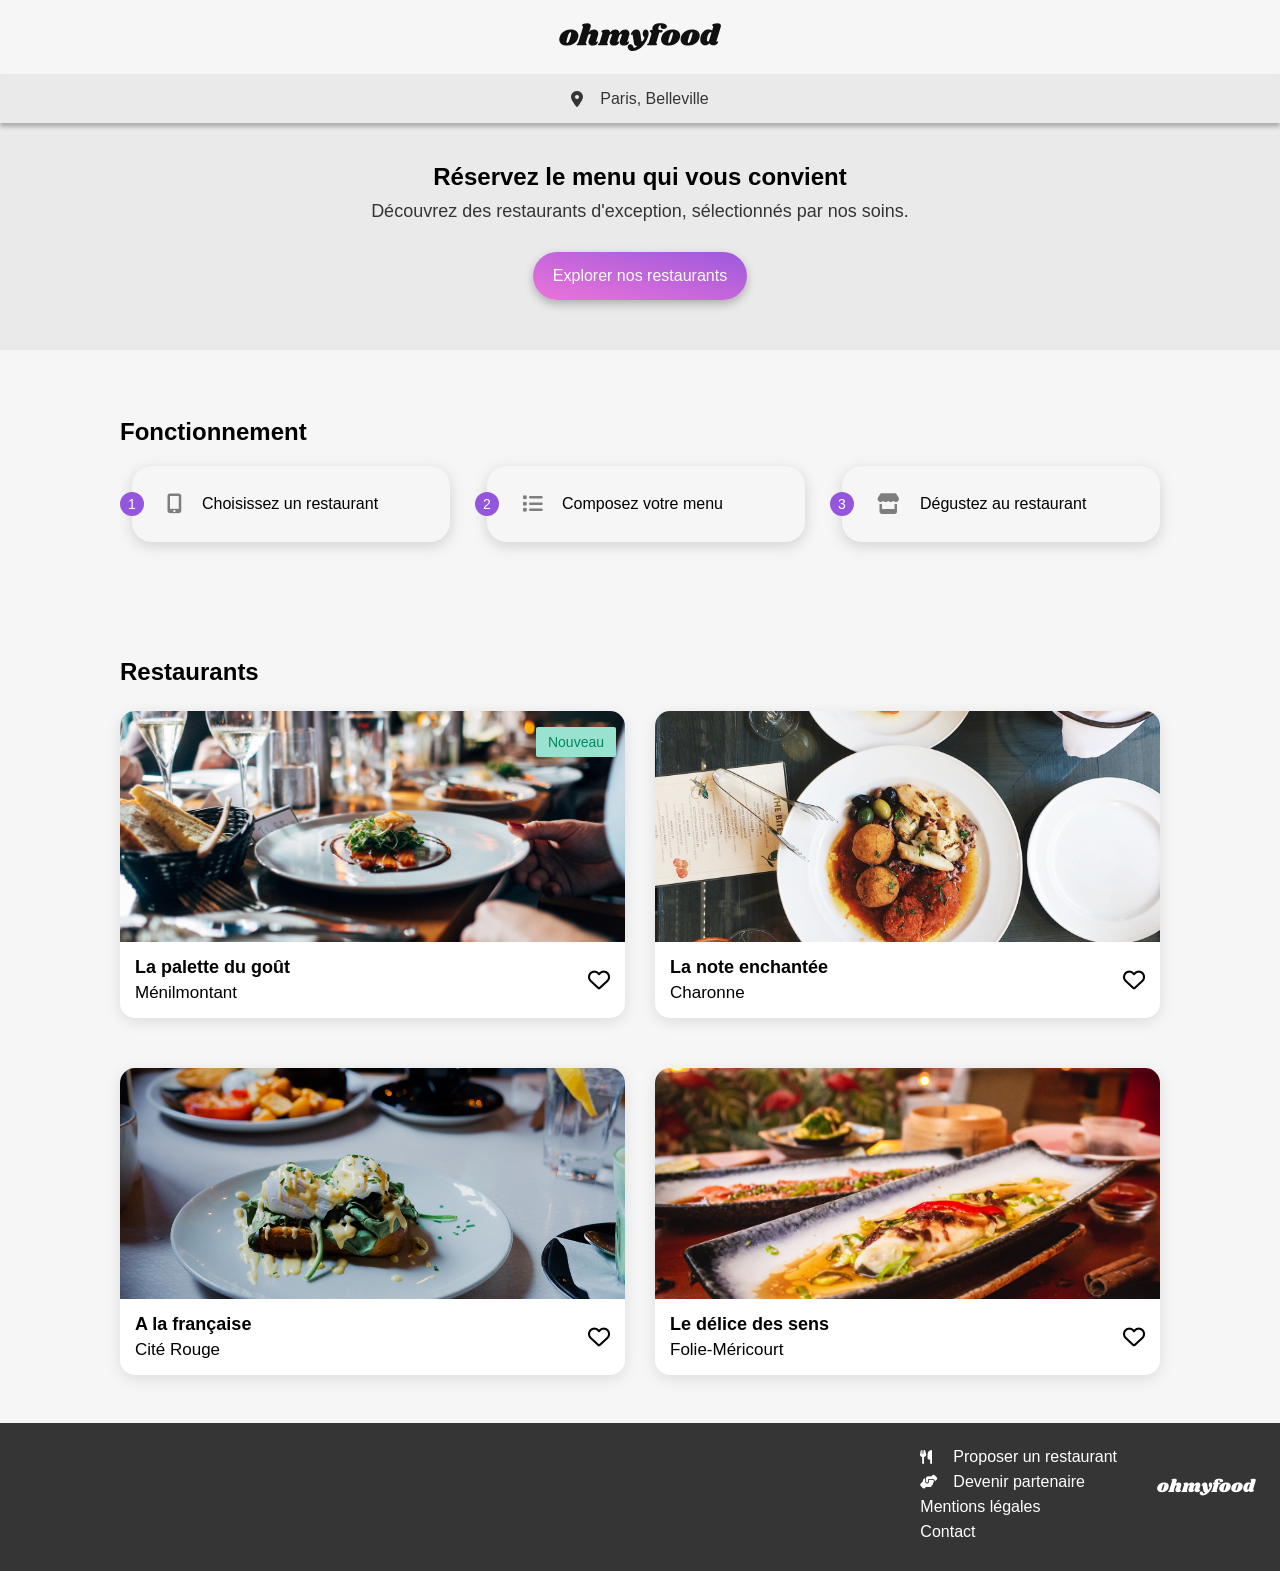
==== index.html @ 5c954e62 "Mise à jour du projet" ====
<!DOCTYPE html>
<html lang="fr">
<head>
    <meta charset="UTF-8">
    <meta name="viewport" content="width=device-width, initial-scale=1.0">
    <title>Ohmyfood - Réservez le menu qui vous convient</title>
    <!-- FontAwesome pour les icônes -->
    <link rel="stylesheet" href="https://cdnjs.cloudflare.com/ajax/libs/font-awesome/6.5.1/css/all.min.css">
    <!-- Fichier CSS compilé par Sass -->
    <link rel="stylesheet" href="./sass/main.css">
</head>
<body>



    <!-- spinner -->


    <div class="loader-container">
        <div class="loader-spinner"></div>
    </div>


    <!-- 1. HEADER -->
    <header class="header">
        <h1 class="header__logo">
            <img  class="header__img"  src="assets/images/logo/ohmyfood@2x.svg" alt="Ohmyfood">
        </h1>
    </header>

    <main>
        <!-- 2. LOCALISATION -->
        <div class="location">
            <i class="fa-solid fa-location-dot location__icon"></i>
            <span class="location__text">Paris, Belleville</span>
        </div>

        <!-- 3. PRESENTATION -->
        <section class="explore">
            <h2 class="explore__title">Réservez le menu qui vous convient</h2>
            <p class="explore__subtitle">Découvrez des restaurants d'exception, sélectionnés par nos soins.</p>
            <a href="#restaurants" class="explore__btn">Explorer nos restaurants</a>
        </section>

<!-- 4. FONCTIONNEMENT -->
<section class="functioning">
    <h2 class="functioning__title">Fonctionnement</h2>
    <ol class="functioning__list">
        <li class="functioning__step">
            <span class="functioning__number">1</span>
            <i class="fa-solid fa-mobile-screen-button functioning__icon"></i>
            <span class="functioning__text">Choisissez un restaurant</span>
        </li>
        <li class="functioning__step">
            <span class="functioning__number">2</span>
            <i class="fa-solid fa-list functioning__icon"></i>
            <span class="functioning__text">Composez votre menu</span>
        </li>
        <li class="functioning__step">
            <span class="functioning__number">3</span>
            <i class="fa-solid fa-store functioning__icon"></i>
            <span class="functioning__text">Dégustez au restaurant</span>
        </li>
    </ol>
</section>

        <!-- 5. RESTAURANTS -->
    <section id="restaurants" class="restaurants">
    <h2 class="restaurants__title">Restaurants</h2>
    <div class="restaurants__cards">
                
                <!-- Carte 1 -->
           <article class="restaurant-card restaurant-card--1">
            <a href="./restaurant/restaurant-1.html" class="restaurant-card__link">
                <div class="restaurant-card__img-container">
                    <img src="./assets\images\logo\restaurants\jay-wennington-N_Y88TWmGwA-unsplash.jpg" alt="La palette du goût" class="restaurant-card__img">
                    <span class="restaurant-card__badge">Nouveau</span>
                </div>
                <div class="restaurant-card__content">
                    <div class="restaurant-card__txt">
                        <h3 class="restaurant-card__title">La palette du goût</h3>
                        <p class="restaurant-card__subtitle">Ménilmontant</p>
                    </div>
                    <div class="restaurant-card__heart">
                        <input type="checkbox" id="heart1" class="restaurant-card__checkbox"> 

                        <label for="heart1" class="restaurant-card__heart-btn">
                        <i class="fa-regular fa-heart "></i>
                        <i class="fa-solid fa-heart "></i>
                    </label>
                    </div>
                </div>
            </a>
        </article>

        <article class="restaurant-card restaurant-card--2">
            <a href="./restaurant/restaurant-2.html" class="restaurant-card__link">
                <div class="restaurant-card__img-container">
                    <img src="./assets/images/logo/restaurants/stil-u2Lp8tXIcjw-unsplash.jpg" alt="La palette du goût" class="restaurant-card__img">
                    
                </div>
                <div class="restaurant-card__content">
                    <div class="restaurant-card__txt">
                        <h3 class="restaurant-card__title">La note enchantée</h3>
                        <p class="restaurant-card__subtitle">Charonne</p>
                    </div>
                    <div class="restaurant-card__heart">
                        <input type="checkbox" id="heart2" class="restaurant-card__checkbox"> 


                        <label for="heart2" class="restaurant-card__heart-btn">
                        <i class="fa-regular fa-heart "></i>
                        <i class="fa-solid fa-heart "></i>
                    </label>
                    </div>
                </div>
            </a>
        </article>

        <article class="restaurant-card restaurant-card--3">
            <a href="./restaurant/restaurant-3.html" class="restaurant-card__link">
                <div class="restaurant-card__img-container">
                    <img src="./assets/images/logo/restaurants/toa-heftiba-DQKerTsQwi0-unsplash.jpg" alt="La palette du goût" class="restaurant-card__img">
                
                </div>
                <div class="restaurant-card__content">
                    <div class="restaurant-card__txt">
                        <h3 class="restaurant-card__title">A la française</h3>
                        <p class="restaurant-card__subtitle">Cité Rouge</p>
                    </div>
                    <div class="restaurant-card__heart">
                        <input type="checkbox" id="heart3" class="restaurant-card__checkbox"> 

                        <label for="heart3" class="restaurant-card__heart-btn">
                        <i class="fa-regular fa-heart "></i>
                        <i class="fa-solid fa-heart "></i>
                    </label>
                    </div>
                </div>
            </a>
        </article>

        <article class="restaurant-card restaurant-card--4">
            <a href="./restaurant/restaurant-4.html" class="restaurant-card__link">
                <div class="restaurant-card__img-container">
                    <img src="./assets/images/logo/restaurants/louis-hansel-shotsoflouis-qNBGVyOCY8Q-unsplash.jpg" alt="La palette du goût" class="restaurant-card__img">
                  
                </div>
                <div class="restaurant-card__content">
                    <div class="restaurant-card__txt">
                        <h3 class="restaurant-card__title">Le délice des sens</h3>
                        <p class="restaurant-card__subtitle">Folie-Méricourt</p>
                    </div>
                    <div class="restaurant-card__heart">
                        <input type="checkbox" id="heart4" class="restaurant-card__checkbox"> 

                        <label for="heart4" class="restaurant-card__heart-btn">
                        <i class="fa-regular fa-heart "></i>
                        <i class="fa-solid fa-heart "></i>
                    </label>
                    </div>
                </div>
            </a>
        </article>

            </div>
        </section>
    </main>

    <!-- 6. FOOTER -->
<footer class="footer">
    <div class="footer__container">
        <!-- Logo Ohmyfood -->
        <h2 class="footer__logo">ohmyfood</h2>

        <!-- Liste des liens -->
        <ul class="footer__list">
            <li class="footer__item">
                <a href="#" class="footer__link">
                    <i class="fa-solid fa-utensils footer__icon"></i>
                    Proposer un restaurant
                </a>
            </li>
            <li class="footer__item">
                <a href="#" class="footer__link">
                    <i class="fa-solid fa-handshake-angle footer__icon"></i>
                    Devenir partenaire
                </a>
            </li>
            <li class="footer__item">
                <a href="#" class="footer__link">Mentions légales</a>
            </li>
            <li class="footer__item">
                <a href="mailto:contact@ohmyfood.com" class="footer__link">Contact</a>
            </li>
        </ul>
    </div>
</footer>

</body>
</html>
---- sass/main.css ----
@charset "UTF-8";
@import url("https://fonts.googleapis.com/css2?family=Nunito:ital,wght@0,200..1000;1,200..1000&family=Poppins:ital,wght@0,100;0,200;0,300;0,400;0,500;0,600;0,700;0,800;0,900;1,100;1,200;1,300;1,400;1,500;1,600;1,700;1,800;1,900&family=Shrikhand&display=swap");
.header {
  display: flex;
  justify-content: center;
  align-items: center;
  padding: 14px 0 5px 0;
  box-shadow: 0 2px 4px rgba(0, 0, 0, 0.15);
  position: relative;
}
.header__logo {
  margin: 0;
}
.header__img {
  width: 162px;
  height: auto;
  display: block;
}

.location {
  display: flex;
  justify-content: center;
  align-items: center;
  box-shadow: 0px 4px 4px 0px rgba(0, 0, 0, 0.2509803922);
  background-color: #EAEAEA;
  padding: 15.5px 0;
  position: relative;
}
.location__icon {
  margin-right: 17px;
  color: #353535;
}
.location__text {
  font-weight: 500;
  font-style: 16px;
  color: #353535;
}

.explore {
  background-color: #EAEAEA;
  text-align: center;
  padding: 40px 20px 50px 20px;
}
.explore__title {
  font-weight: 700;
  font-size: 24px;
  margin: 0 0 10px 0;
  color: #000000;
}
.explore__subtitle {
  font-size: 18px;
  font-weight: 300;
  color: #353535;
  margin: 0 0 30px 0;
}
.explore__btn {
  display: inline-block;
  text-decoration: none;
  background: linear-gradient(193.33deg, #9356DC -11.44%, #FF79DA 123.93%);
  color: #FFFFFF;
  font-weight: 500;
  font-size: 16px;
  padding: 15px 20px;
  border-radius: 25px;
  box-shadow: 0px 4px 10px 0px rgba(0, 0, 0, 0.2509803922);
  transition: transform 200ms, box-shadow 200ms, opacity 200ms;
}
.explore__btn:hover {
  opacity: 0.9;
  box-shadow: 0px 4px 10px 0px rgba(0, 0, 0, 0.2509803922);
}

.functioning {
  padding: 48px 20px;
}
.functioning__title {
  font-size: 24px;
  font-weight: 700;
}
.functioning__list {
  list-style: none;
  padding: 0;
  margin: 0;
  display: flex;
  flex-direction: column;
  gap: 25px;
}
.functioning__step {
  position: relative;
  display: flex;
  align-items: center;
  background-color: #F6F6F6;
  padding: 28px 20px;
  border-radius: 20px;
  box-shadow: 0px 4px 15px 0px rgba(0, 0, 0, 0.1490196078);
  margin-left: 12px;
  cursor: pointer;
  transition: background-color 200ms ease-in-out;
}
.functioning__step__hover .functioning__icon {
  color: #9356DC;
}
.functioning__number {
  position: absolute;
  left: -12px;
  display: flex;
  justify-content: center;
  align-items: center;
  width: 24px;
  height: 24px;
  background-color: #9356DC;
  color: #ffffff;
  font-size: 14px;
  font-weight: 500;
  border-radius: 50%;
}
.functioning__icon {
  color: #7E7E7E;
  font-size: 20px;
  margin-left: 15px;
  margin-right: 20px;
  transition: color 200ms ease-in-out;
}
.functioning__text {
  font-weight: 500;
  font-size: 16px;
  color: #000000;
}
@media (min-width: 1024px) {
  .functioning {
    max-width: 1080px;
    margin: 0 auto;
  }
  .functioning__list {
    flex-direction: row;
    gap: 25px;
  }
  .functioning__step {
    flex: 1;
  }
}

@keyframes menu-appear {
  0% {
    opacity: 0;
    transform: translateY(20px);
  }
  100% {
    opacity: 1;
    transform: translateY(0);
  }
}
.restaurants {
  background-color: #F6F6F6;
  padding: 48px 20px;
  width: 100%;
}
.restaurants__title {
  font-size: 24px;
  font-weight: 700;
  margin-bottom: 25px;
}
.restaurants__cards {
  display: flex;
  flex-direction: column;
  gap: 18px;
}
@media (min-width: 768px) {
  .restaurants {
    max-width: 1080px;
    margin: 0 auto;
  }
  .restaurants__cards {
    display: grid;
    grid-template-columns: repeat(2, 1fr);
    gap: 50px 30px;
  }
}

.restaurant-card {
  background-color: #ffffff;
  border-radius: 15px;
  box-shadow: 0px 4px 15px 0px rgba(0, 0, 0, 0.1019607843);
  overflow: hidden;
  opacity: 0;
  animation: menu-appear 0.6s ease-out forwards;
  width: 100%;
}
.restaurant-card--1 {
  animation-delay: 0.2s;
}
.restaurant-card--2 {
  animation-delay: 0.3s;
}
.restaurant-card--3 {
  animation-delay: 0.4s;
}
.restaurant-card--4 {
  animation-delay: 0.5s;
}
.restaurant-card__link {
  text-decoration: none;
  color: black;
  display: block;
}
.restaurant-card__img-container {
  position: relative;
  height: 231px;
}
.restaurant-card__img {
  width: 100%;
  height: 100%;
  -o-object-fit: cover;
     object-fit: cover;
}
.restaurant-card__badge {
  position: absolute;
  top: 16px;
  right: 9px;
  background-color: #99E2D0;
  color: #008766;
  font-size: 14px;
  font-weight: 500;
  padding: 7px 12px;
  border-radius: 2px;
}
.restaurant-card__content {
  display: flex;
  justify-content: space-between;
  align-items: center;
  padding: 15px;
}
.restaurant-card__title {
  font-size: 18px;
  font-weight: 700;
  margin: 0 0 5px 0;
}
.restaurant-card__subtitle {
  font-size: 17px;
  font-weight: 300;
  margin: 0;
}
.restaurant-card__heart {
  position: relative;
  font-size: 22px;
  width: 22px;
  height: 21px;
}
.restaurant-card__checkbox {
  display: none;
}
.restaurant-card__checkbox:checked + .restaurant-card__heart-btn .fa-regular {
  opacity: 0;
}
.restaurant-card__checkbox:checked + .restaurant-card__heart-btn .fa-solid {
  opacity: 1;
  transform: scale(1);
}
.restaurant-card__heart-btn {
  position: relative;
  display: block;
  width: 100%;
  height: 100%;
  font-size: 22px;
  cursor: pointer;
}
.restaurant-card__heart-btn .fa-regular {
  position: absolute;
  top: 0;
  left: 0;
  color: #000000;
}
.restaurant-card__heart-btn .fa-solid {
  position: absolute;
  top: 0;
  left: 0;
  opacity: 0;
  transform: scale(0);
  background: linear-gradient(193.33deg, #9356DC -11.44%, #FF79DA 123.93%);
  -webkit-background-clip: text;
  -webkit-text-fill-color: transparent;
}

.footer {
  background-color: #353535;
  padding: 25px 25px;
}
.footer__logo {
  font-family: "Shrikhand", cursive;
  color: #ffffff;
  font-size: 18px;
  font-weight: 400;
  margin: 0 0 20px 0;
}
.footer__list {
  list-style: none;
  padding: 0;
  margin: 0;
  display: flex;
  flex-direction: column;
  gap: 7px;
}
.footer__link {
  color: #ffffff;
  text-decoration: none;
  font-size: 16px;
  font-weight: 500;
  display: flex;
  align-items: center;
}
.footer__icon {
  width: 20px;
  margin-right: 10px;
  font-size: 14px;
}
@media (min-width: 768px) {
  .footer {
    padding: 30px 60px;
  }
  .footer__container {
    display: flex;
    flex-direction: row-reverse;
    align-items: center;
    justify-content: flex-start;
    gap: 40px;
  }
  .footer__logo {
    margin: 0;
  }
  .footer__list {
    flex-direction: row;
    gap: 20px;
  }
}

* {
  box-sizing: border-box;
}

body {
  margin: 0;
  padding: 0;
  width: 100%;
  font-family: "Roboto", sans-serif;
  background-color: #F6F6F6;
}

.header {
  position: relative;
  display: flex;
  justify-content: center;
  align-items: center;
  padding: 15px 20px;
  box-shadow: 0px 2px 4px 0px rgba(0, 0, 0, 0.15);
}
.header-restaurant__arrow {
  position: absolute;
  left: 20px;
  color: #353535;
  font-size: 18px;
  text-decoration: none;
}
.header__logo {
  margin: 0;
}
.header__img {
  width: 162px;
  height: 44px;
  display: block;
}

.picture {
  height: 275px;
  width: 100%;
  -o-object-fit: cover;
     object-fit: cover;
  display: block;
}

.menu {
  background: #F6F6F6;
  border-radius: 35px 35px 0 0;
  margin-top: -50px;
  position: relative;
  padding: 30px 15px 30px 15px;
}
.menu-header {
  display: flex;
  justify-content: space-between;
  align-items: center;
  margin-bottom: 30px;
  padding: 0 10px;
}
.menu-title {
  font-family: "Shrikhand", cursive;
  font-weight: 400;
  font-size: 28px;
  margin: 0;
}
.menu-heart {
  position: relative;
  width: 22px;
  height: 21px;
}
.menu-checkbox {
  display: none;
}
.menu-checkbox:checked + .menu__heart-btn .fa-regular {
  opacity: 0;
}
.menu-checkbox:checked + .menu__heart-btn .fa-solid {
  opacity: 1;
  transform: scale(1);
}
.menu__heart-btn {
  position: relative;
  display: block;
  width: 100%;
  height: 100%;
  font-size: 22px;
  cursor: pointer;
}
.menu__heart-btn .fa-regular {
  position: absolute;
  top: 0;
  left: 0;
  color: #000000;
  transition: opacity 300ms ease-in-out;
}
.menu__heart-btn .fa-solid {
  position: absolute;
  top: 0;
  left: 0;
  opacity: 0;
  transform: scale(0);
  background: linear-gradient(193.33deg, #9356DC -11.44%, #FF79DA 123.93%);
  -webkit-background-clip: text;
  -webkit-text-fill-color: transparent;
  transition: transform 300ms ease-in-out, opacity 300ms ease-in-out;
}

.menu-section {
  margin-bottom: 40px;
}
.menu-section__title {
  text-transform: uppercase;
  font-size: 16px;
  font-weight: 300;
  padding-bottom: 5px;
  margin-bottom: 12px;
  position: relative;
  display: inline-block;
}
.menu-section__title::after {
  content: "";
  position: absolute;
  bottom: 0;
  left: 0;
  width: 40px;
  height: 3px;
  background-color: #99E2D0;
}
.menu-section__list {
  display: flex;
  flex-direction: column;
  gap: 12px;
}

.menu-card {
  background-color: #ffffff;
  border-radius: 15px;
  padding: 0;
  display: flex;
  justify-content: space-between;
  align-items: flex-end;
  box-shadow: 0px 4px 15px 0px rgba(0, 0, 0, 0.1);
  overflow: hidden;
  cursor: pointer;
}
.menu-card__txt {
  display: flex;
  flex-direction: column;
  gap: 5px;
  overflow: hidden;
  flex: 1;
  padding: 15px;
}
.menu-card__title {
  font-weight: 700;
  font-size: 18px;
  margin: 0;
}
.menu-card__subtitle {
  font-size: 15px;
  font-weight: 300;
  margin: 0;
}
.menu-card__price {
  font-weight: 700;
  font-size: 15px;
  padding: 15px 25px 15px 15px;
}
.menu-card__button {
  background-color: #99E2D0;
  width: 0; /* Cachée par défaut */
  display: flex;
  align-items: center;
  justify-content: center;
  transition: width 0.5s ease-in-out; /* Animation de la largeur */
  overflow: hidden;
}
.menu-card__button i {
  color: white;
  font-size: 20px;
  transform: rotate(-180deg); /* Position de départ de l'icône */
  transition: transform 0.5s ease-in-out; /* Animation de rotation */
}
.menu-card {
  /* L'ANIMATION AU SURVOL */
}
.menu-card:hover .menu-card__button {
  width: 60px; /* La boîte s'ouvre */
  height: 60px;
}
.menu-card:hover .menu-card__button i {
  transform: rotate(0deg); /* L'icône tourne */
}

.menu__btn-container {
  display: flex;
  justify-content: center;
  align-items: center;
  margin-top: 40px;
}

.btn {
  padding: 16px 45px;
  border-radius: 25px;
  background: linear-gradient(193.33deg, #9356DC -11.44%, #FF79DA 123.93%);
  color: #ffffff;
  font-size: 16px;
  font-weight: 500;
  border: none;
  box-shadow: 0px 4px 10px 0px rgba(0, 0, 0, 0.25);
  cursor: pointer;
  transition: all 300ms ease-in-out;
}
.btn:hover {
  opacity: 0.85;
  box-shadow: 0px 6px 15px rgba(0, 0, 0, 0.35);
  transform: scale(1.02);
}

.footer {
  background-color: #353535;
  color: #FFFFFF;
  padding: 25px 25px 30px 25px;
  margin: 0;
  width: 100%;
}
.footer__logo {
  font-family: "Shrikhand", cursive;
  font-size: 18px;
  font-weight: 400;
  margin-top: 0;
  margin-bottom: 15px;
}
.footer__list {
  list-style: none;
  padding: 0;
  margin: 0;
  display: flex;
  flex-direction: column;
  gap: 7px;
}
.footer__item {
  display: flex;
  align-items: center;
}
.footer__link {
  color: #FFFFFF;
  text-decoration: none;
  display: flex;
  align-items: center;
  gap: 10px;
}
.footer__icon {
  width: 13px;
}

@media (min-width: 1024px) {
  .picture {
    height: 383px;
  }
  .menu {
    max-width: 1055px;
    margin: -50px auto 0 auto;
    padding: 40px 180px;
  }
}
.loader-container {
  position: fixed;
  top: 0;
  left: 0;
  width: 100%;
  height: 100%;
  background-color: rgb(255, 255, 255);
  z-index: 999999;
  display: flex;
  justify-content: center;
  align-items: center;
  animation: hideLoader 3s forwards;
}

.loader-spinner {
  width: 60px;
  height: 60px;
  border: 6px solid grey;
  border-top-color: rebeccapurple;
  border-radius: 50%;
  animation: spin 1s linear infinite;
}

@keyframes spin {
  0% {
    transform: rotate(0deg);
  }
  100% {
    transform: rotate(360deg);
  }
}
@keyframes hideLoader {
  0% {
    opacity: 1;
  }
  80% {
    opacity: 1;
  }
  100% {
    opacity: 0;
    visibility: hidden;
  }
}/*# sourceMappingURL=main.css.map */
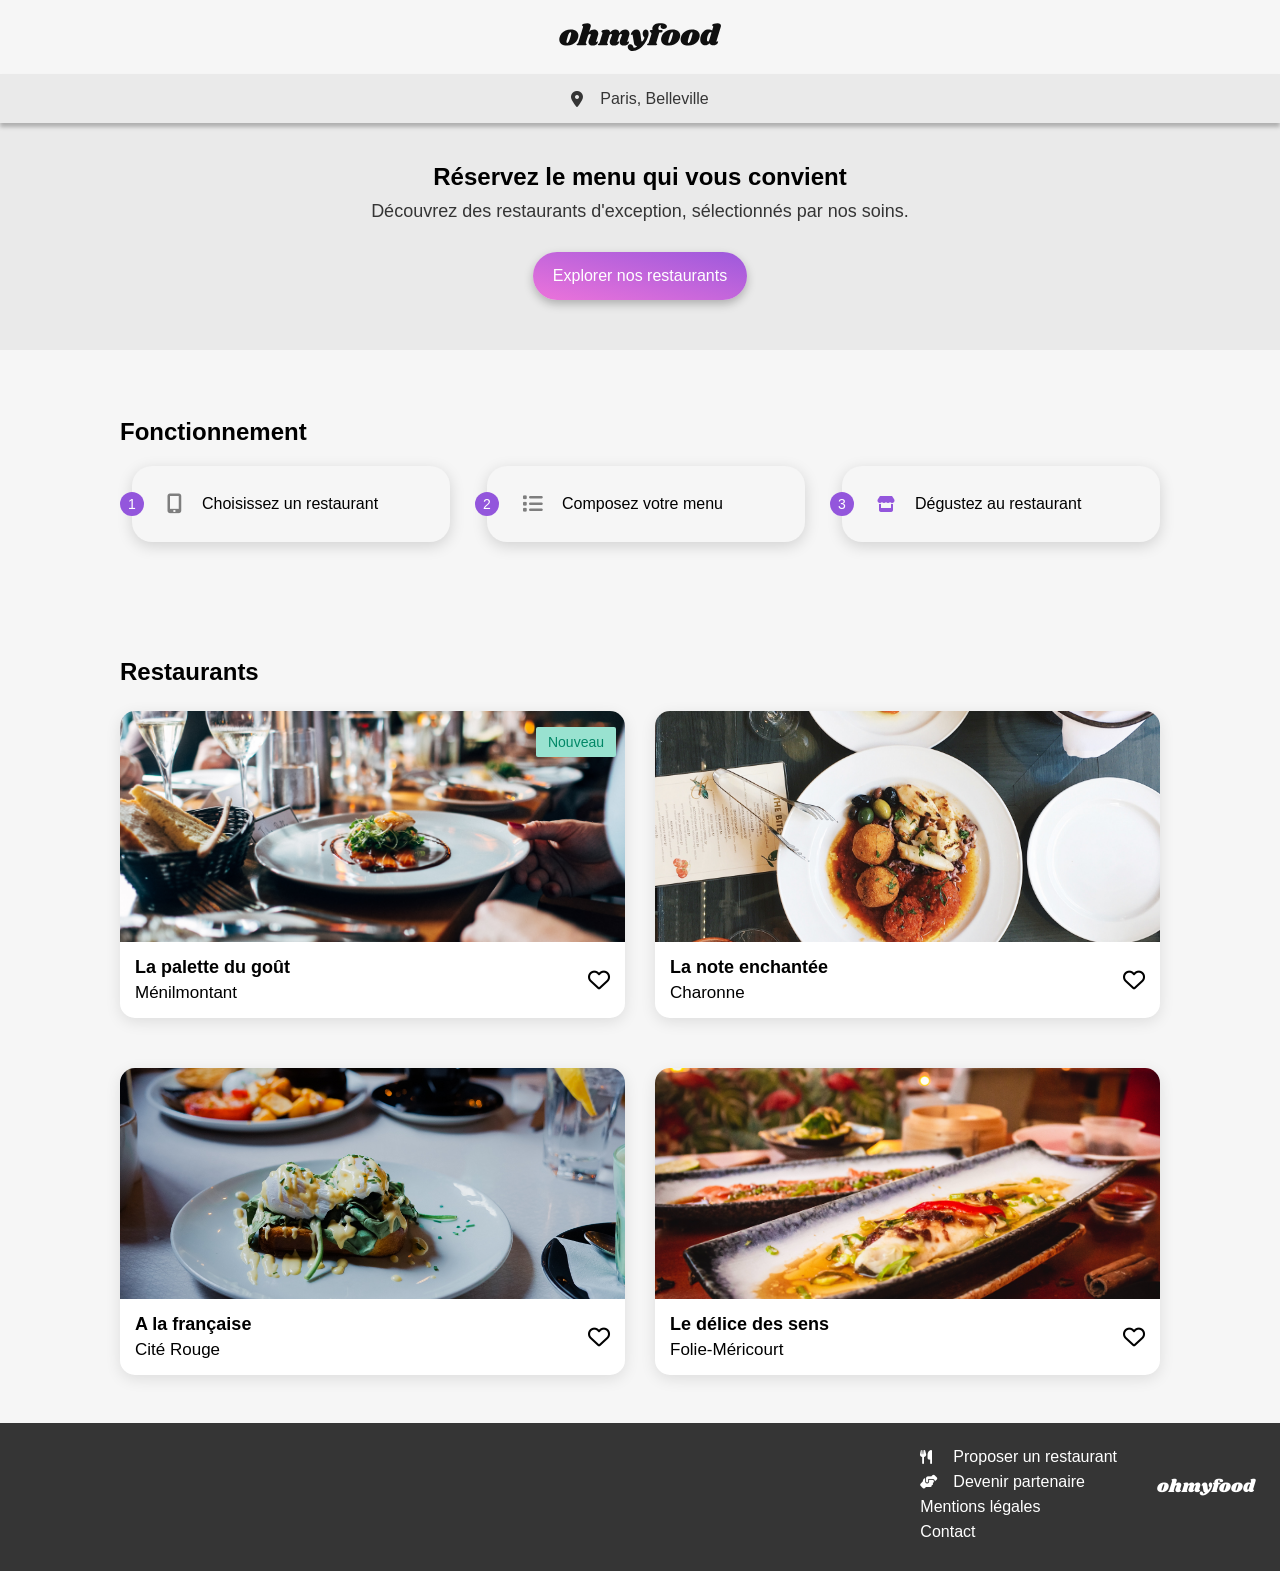
==== commit ad7754ac: "Update icon color functionning file" ====
--- a/index.html
+++ b/index.html
@@ -58,7 +58,7 @@
         </li>
         <li class="functioning__step">
             <span class="functioning__number">3</span>
-            <i class="fa-solid fa-store functioning__icon"></i>
+            <i class="fa-solid fa-store functioning__icon--active"></i>
             <span class="functioning__text">Dégustez au restaurant</span>
         </li>
     </ol>
--- a/sass/main.css
+++ b/sass/main.css
@@ -121,6 +121,11 @@
   margin-right: 20px;
   transition: color 200ms ease-in-out;
 }
+.functioning__icon--active {
+  color: #9356DC;
+  margin-right: 20px;
+  margin-left: 15px;
+}
 .functioning__text {
   font-weight: 500;
   font-size: 16px;
@@ -503,6 +508,7 @@
 .menu-card__button {
   background-color: #99E2D0;
   width: 0; /* Cachée par défaut */
+  height: 80px;
   display: flex;
   align-items: center;
   justify-content: center;
@@ -520,7 +526,7 @@
 }
 .menu-card:hover .menu-card__button {
   width: 60px; /* La boîte s'ouvre */
-  height: 60px;
+  height: 80px;
 }
 .menu-card:hover .menu-card__button i {
   transform: rotate(0deg); /* L'icône tourne */
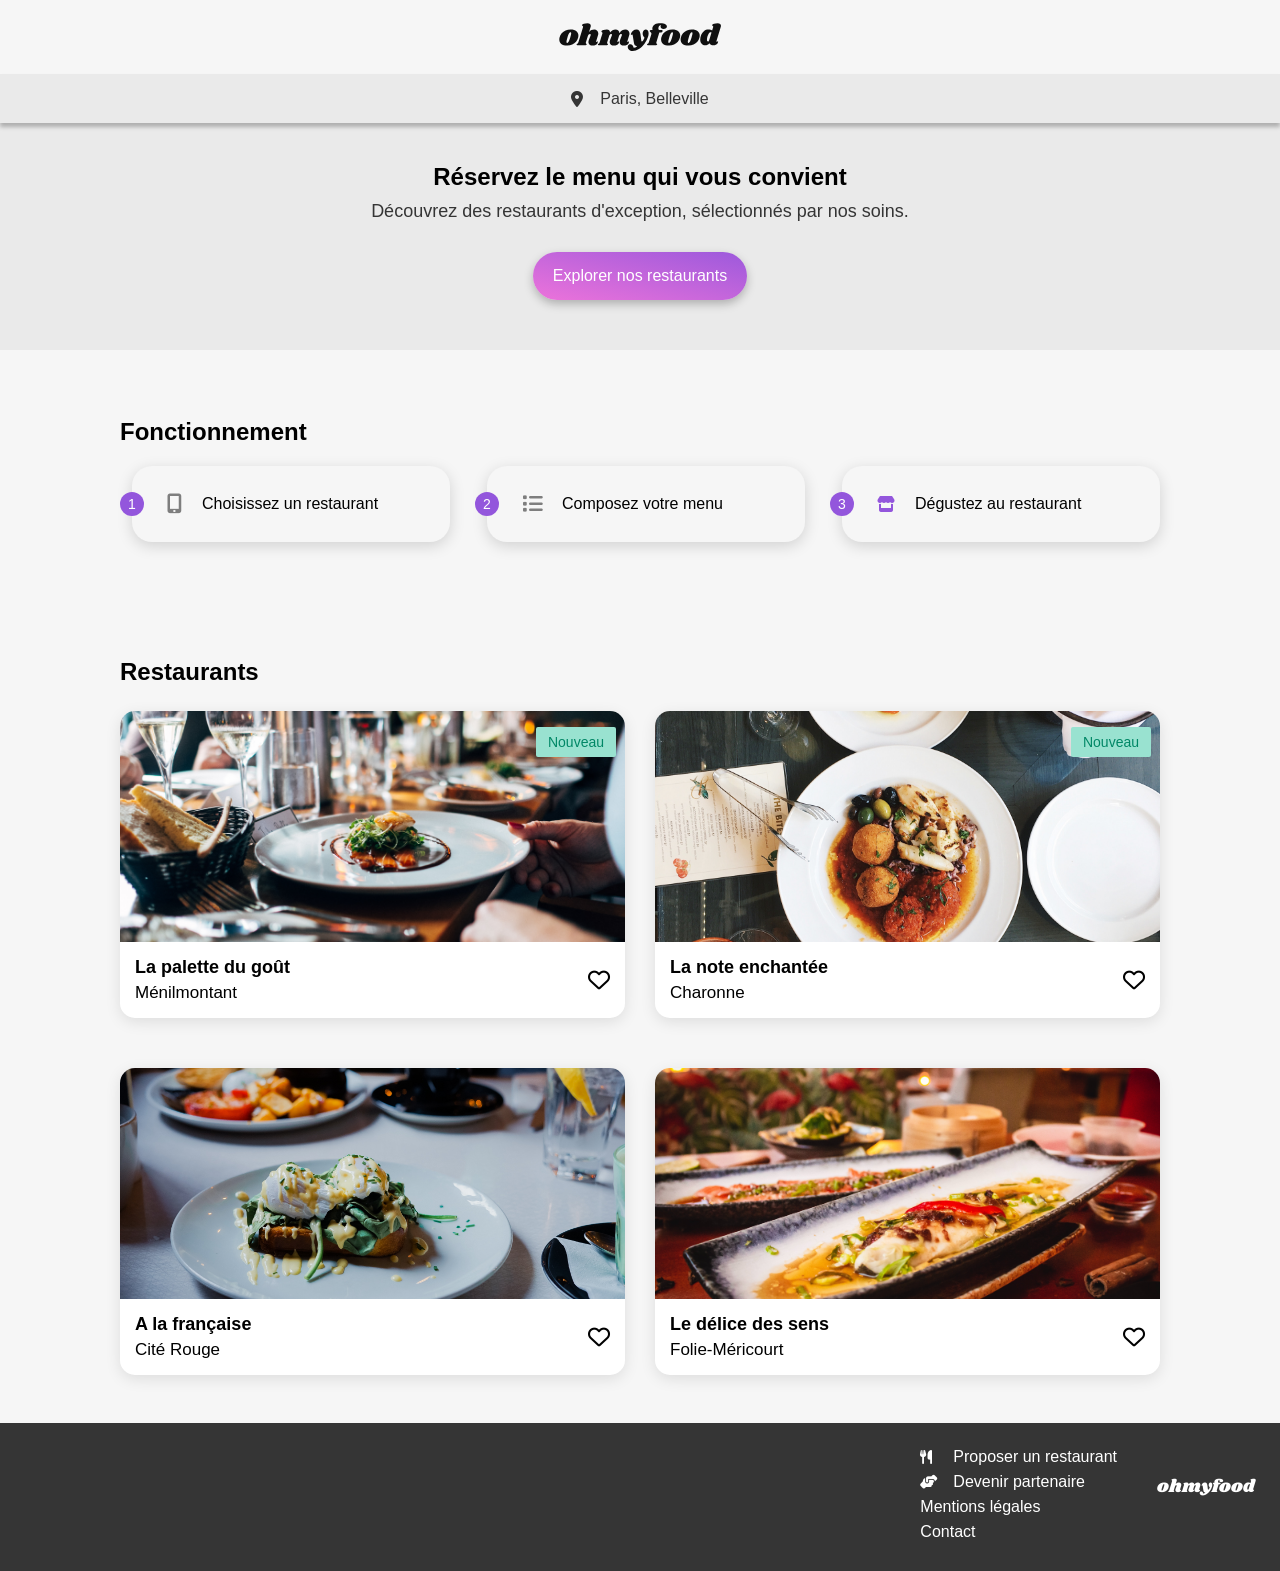
==== commit 99ce6b46: "Update 2nd badge nouveau" ====
--- a/index.html
+++ b/index.html
@@ -97,7 +97,7 @@
             <a href="./restaurant/restaurant-2.html" class="restaurant-card__link">
                 <div class="restaurant-card__img-container">
                     <img src="./assets/images/logo/restaurants/stil-u2Lp8tXIcjw-unsplash.jpg" alt="La palette du goût" class="restaurant-card__img">
-                    
+                    <span class="restaurant-card__badge">Nouveau</span>                    
                 </div>
                 <div class="restaurant-card__content">
                     <div class="restaurant-card__txt">
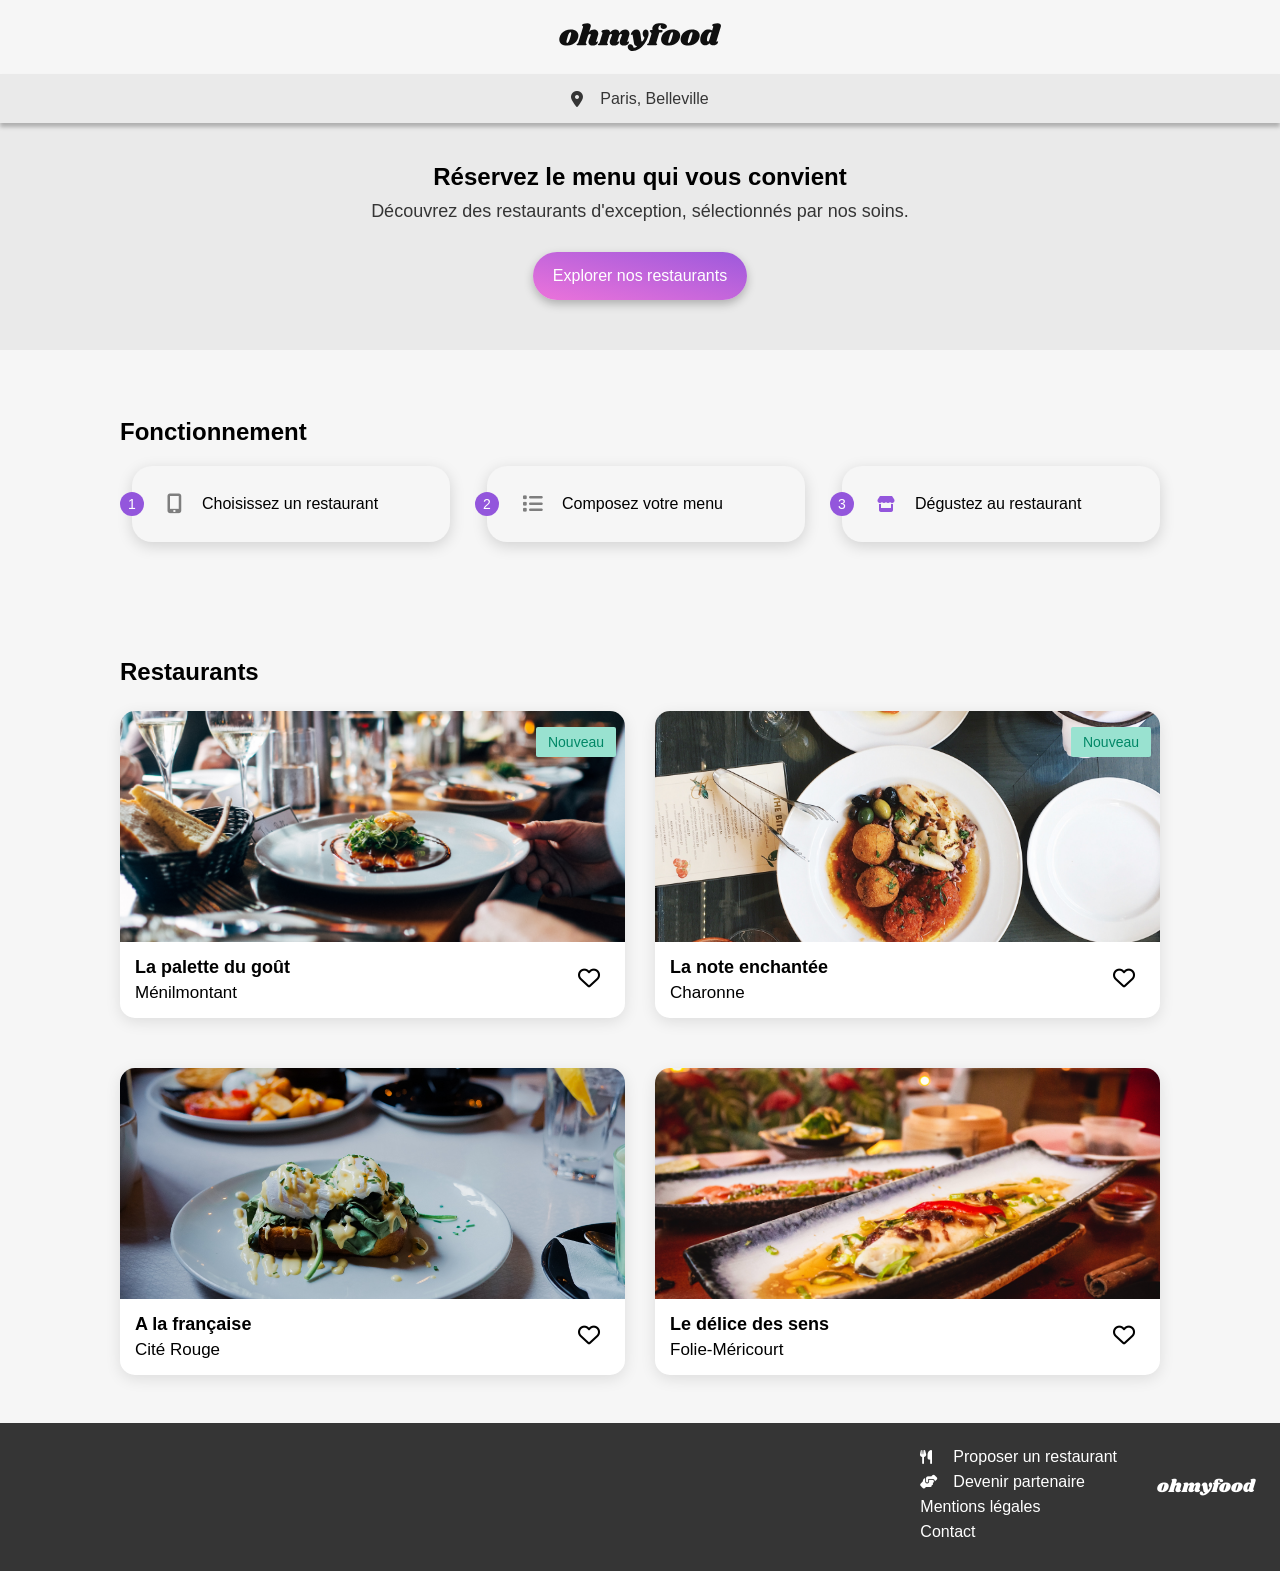
==== commit 38eb9b82: "Réorganisation des balises <a> et <input> pour W3C" ====
--- a/index.html
+++ b/index.html
@@ -70,28 +70,32 @@
     <div class="restaurants__cards">
                 
                 <!-- Carte 1 -->
-           <article class="restaurant-card restaurant-card--1">
-            <a href="./restaurant/restaurant-1.html" class="restaurant-card__link">
-                <div class="restaurant-card__img-container">
-                    <img src="./assets\images\logo\restaurants\jay-wennington-N_Y88TWmGwA-unsplash.jpg" alt="La palette du goût" class="restaurant-card__img">
-                    <span class="restaurant-card__badge">Nouveau</span>
-                </div>
-                <div class="restaurant-card__content">
-                    <div class="restaurant-card__txt">
-                        <h3 class="restaurant-card__title">La palette du goût</h3>
-                        <p class="restaurant-card__subtitle">Ménilmontant</p>
-                    </div>
-                    <div class="restaurant-card__heart">
-                        <input type="checkbox" id="heart1" class="restaurant-card__checkbox"> 
-
-                        <label for="heart1" class="restaurant-card__heart-btn">
-                        <i class="fa-regular fa-heart "></i>
-                        <i class="fa-solid fa-heart "></i>
-                    </label>
-                    </div>
-                </div>
-            </a>
-        </article>
+<article class="restaurant-card restaurant-card--1">
+    <!-- Le lien englobe l'image et le texte, mais s'arrête avant le cœur -->
+    <a href="./restaurant/restaurant-1.html" class="restaurant-card__link">
+        <div class="restaurant-card__img-container">
+            <!-- Correction des antislashs (\) en slashs (/) -->
+            <img src="./assets/images/logo/restaurants/jay-wennington-N_Y88TWmGwA-unsplash.jpg" alt="La palette du goût" class="restaurant-card__img">
+            <span class="restaurant-card__badge">Nouveau</span>
+        </div>
+        
+        <div class="restaurant-card__content">
+            <div class="restaurant-card__txt">
+                <h3 class="restaurant-card__title">La palette du goût</h3>
+                <p class="restaurant-card__subtitle">Ménilmontant</p>
+            </div>
+        </div>
+    </a> <!-- Fermeture de la balise <a> ici -->
+
+    <!-- Le conteneur du cœur est maintenant en dehors du <a> -->
+    <div class="restaurant-card__heart">
+        <input type="checkbox" id="heart1" class="restaurant-card__checkbox">
+        <label for="heart1" class="restaurant-card__heart-btn">
+            <i class="fa-regular fa-heart"></i>
+            <i class="fa-solid fa-heart"></i>
+        </label>
+    </div>
+</article>
 
         <article class="restaurant-card restaurant-card--2">
             <a href="./restaurant/restaurant-2.html" class="restaurant-card__link">
--- a/sass/main.css
+++ b/sass/main.css
@@ -183,6 +183,7 @@
 }
 
 .restaurant-card {
+  position: relative;
   background-color: #ffffff;
   border-radius: 15px;
   box-shadow: 0px 4px 15px 0px rgba(0, 0, 0, 0.1019607843);
@@ -246,10 +247,12 @@
   margin: 0;
 }
 .restaurant-card__heart {
-  position: relative;
+  position: absolute;
   font-size: 22px;
   width: 22px;
   height: 21px;
+  bottom: 30px;
+  right: 25px;
 }
 .restaurant-card__checkbox {
   display: none;
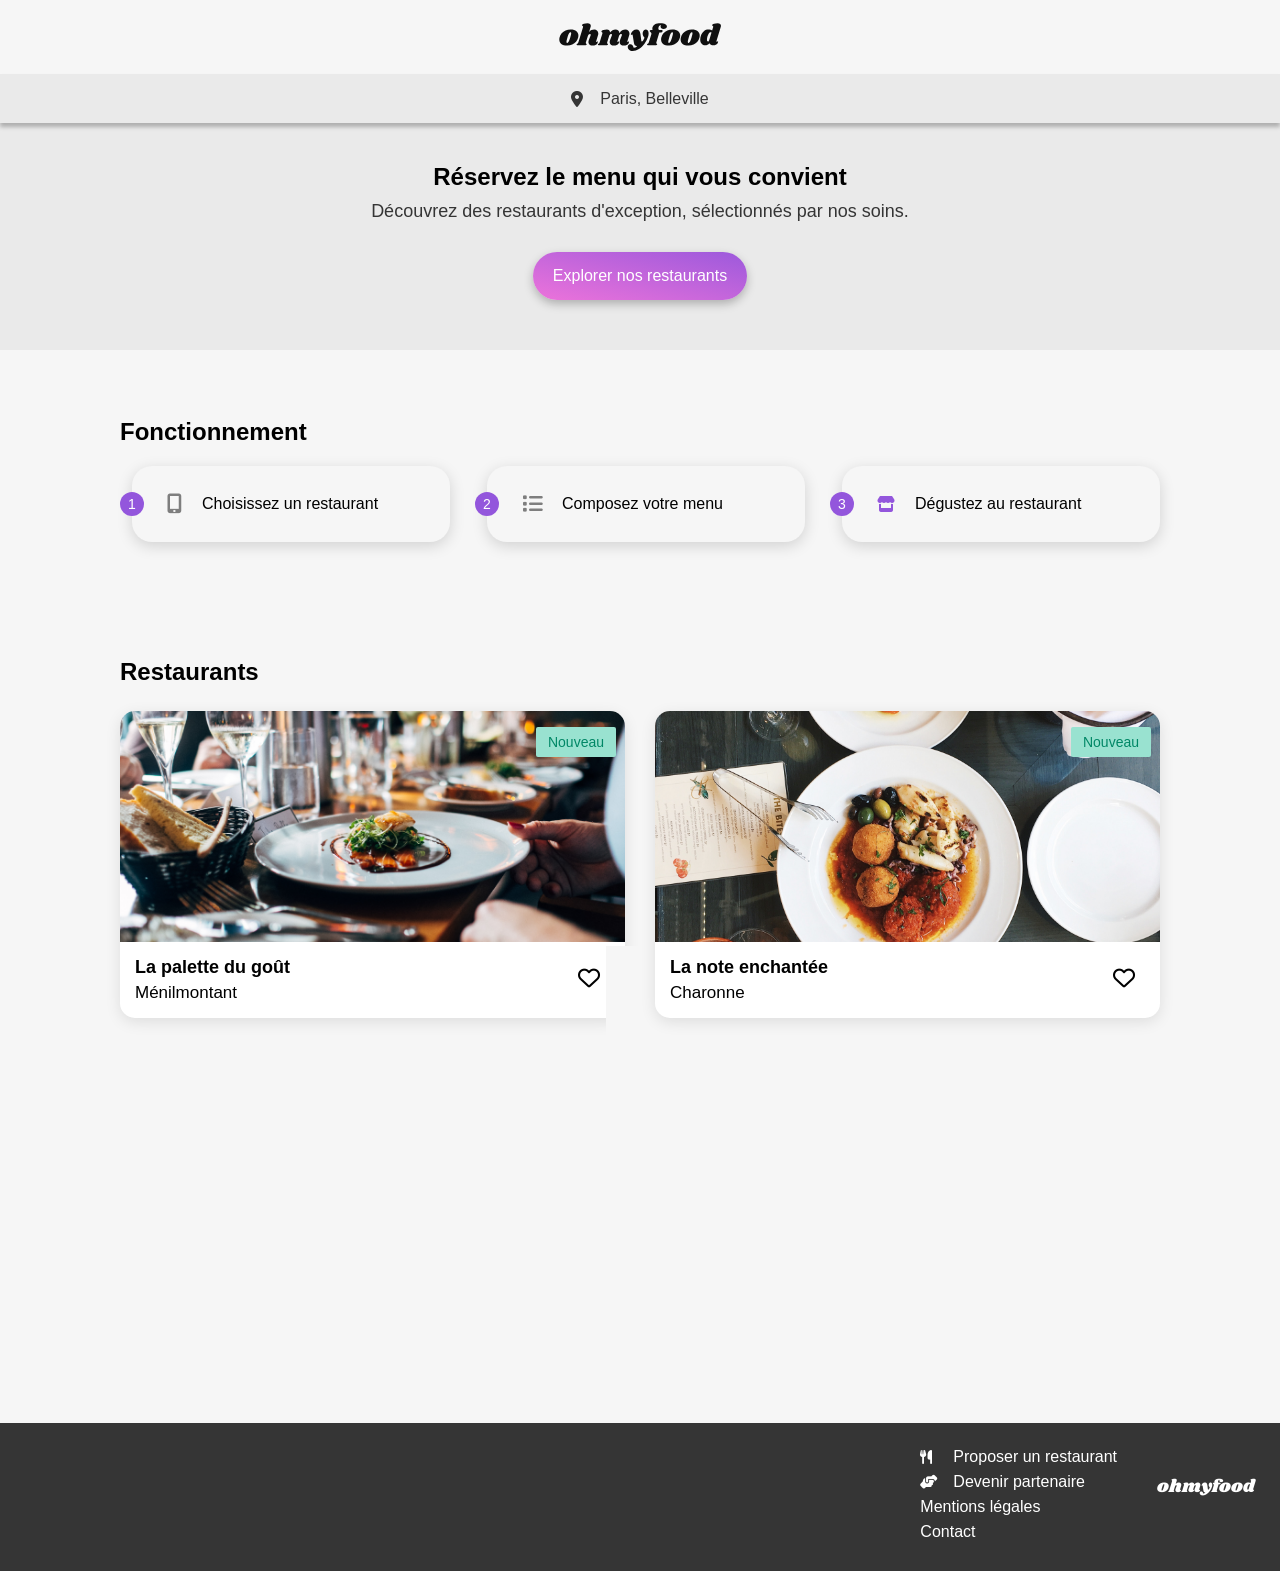
==== commit fd847941: "Update des coeurs : Tous la même animation" ====
--- a/index.html
+++ b/index.html
@@ -71,10 +71,10 @@
                 
                 <!-- Carte 1 -->
 <article class="restaurant-card restaurant-card--1">
-    <!-- Le lien englobe l'image et le texte, mais s'arrête avant le cœur -->
+
     <a href="./restaurant/restaurant-1.html" class="restaurant-card__link">
         <div class="restaurant-card__img-container">
-            <!-- Correction des antislashs (\) en slashs (/) -->
+
             <img src="./assets/images/logo/restaurants/jay-wennington-N_Y88TWmGwA-unsplash.jpg" alt="La palette du goût" class="restaurant-card__img">
             <span class="restaurant-card__badge">Nouveau</span>
         </div>
@@ -85,9 +85,9 @@
                 <p class="restaurant-card__subtitle">Ménilmontant</p>
             </div>
         </div>
-    </a> <!-- Fermeture de la balise <a> ici -->
-
-    <!-- Le conteneur du cœur est maintenant en dehors du <a> -->
+    </a> 
+
+
     <div class="restaurant-card__heart">
         <input type="checkbox" id="heart1" class="restaurant-card__checkbox">
         <label for="heart1" class="restaurant-card__heart-btn">
--- a/sass/main.css
+++ b/sass/main.css
@@ -272,13 +272,14 @@
   font-size: 22px;
   cursor: pointer;
 }
-.restaurant-card__heart-btn .fa-regular {
+.restaurant-card .fa-regular {
   position: absolute;
   top: 0;
   left: 0;
   color: #000000;
-}
-.restaurant-card__heart-btn .fa-solid {
+  transition: opacity 300ms ease-in-out;
+}
+.restaurant-card .fa-solid {
   position: absolute;
   top: 0;
   left: 0;
@@ -287,6 +288,7 @@
   background: linear-gradient(193.33deg, #9356DC -11.44%, #FF79DA 123.93%);
   -webkit-background-clip: text;
   -webkit-text-fill-color: transparent;
+  transition: transform 300ms ease-in-out, opacity 300ms ease-in-out;
 }
 
 .footer {
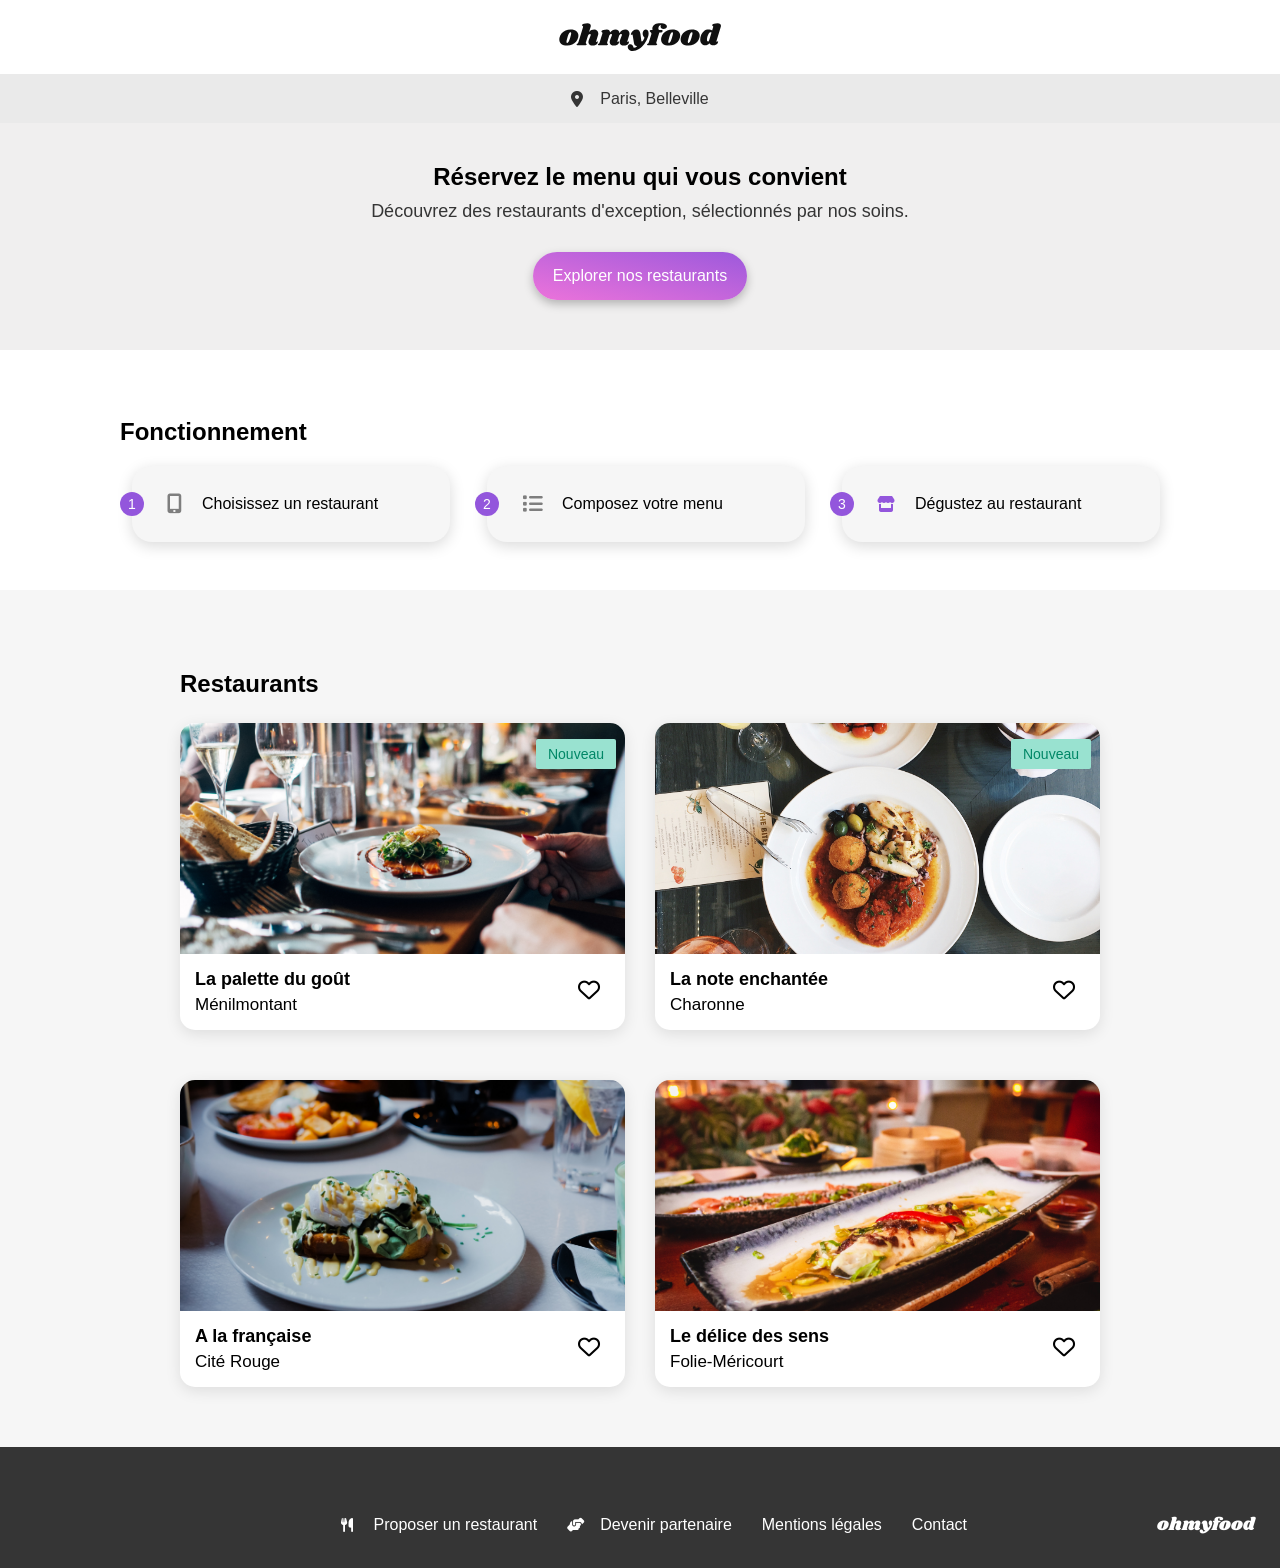
==== commit b3a63e1c: "Debuggage animation plats et validations" ====
--- a/index.html
+++ b/index.html
@@ -66,6 +66,7 @@
 
         <!-- 5. RESTAURANTS -->
     <section id="restaurants" class="restaurants">
+        <div class="restaurants__container">
     <h2 class="restaurants__title">Restaurants</h2>
     <div class="restaurants__cards">
                 
@@ -168,8 +169,11 @@
         </article>
 
             </div>
+            </div>
         </section>
     </main>
+
+   
 
     <!-- 6. FOOTER -->
 <footer class="footer">
--- a/sass/main.css
+++ b/sass/main.css
@@ -12,7 +12,7 @@
   margin: 0;
 }
 .header__img {
-  width: 162px;
+  width: 200px;
   height: auto;
   display: block;
 }
@@ -22,9 +22,10 @@
   justify-content: center;
   align-items: center;
   box-shadow: 0px 4px 4px 0px rgba(0, 0, 0, 0.2509803922);
-  background-color: #EAEAEA;
+  background-color: #f0efef;
   padding: 15.5px 0;
   position: relative;
+  background: #EAEAEA;
 }
 .location__icon {
   margin-right: 17px;
@@ -35,9 +36,14 @@
   font-style: 16px;
   color: #353535;
 }
+@media (min-width: 1024px) {
+  .location {
+    box-shadow: none;
+  }
+}
 
 .explore {
-  background-color: #EAEAEA;
+  background-color: #f0efef;
   text-align: center;
   padding: 40px 20px 50px 20px;
 }
@@ -145,19 +151,12 @@
   }
 }
 
-@keyframes menu-appear {
-  0% {
-    opacity: 0;
-    transform: translateY(20px);
-  }
-  100% {
-    opacity: 1;
-    transform: translateY(0);
-  }
-}
 .restaurants {
   background-color: #F6F6F6;
   padding: 48px 20px;
+  width: 100%;
+}
+.restaurants__container {
   width: 100%;
 }
 .restaurants__title {
@@ -172,6 +171,9 @@
 }
 @media (min-width: 768px) {
   .restaurants {
+    padding: 60px 180px;
+  }
+  .restaurants__container {
     max-width: 1080px;
     margin: 0 auto;
   }
@@ -188,21 +190,7 @@
   border-radius: 15px;
   box-shadow: 0px 4px 15px 0px rgba(0, 0, 0, 0.1019607843);
   overflow: hidden;
-  opacity: 0;
-  animation: menu-appear 0.6s ease-out forwards;
-  width: 100%;
-}
-.restaurant-card--1 {
-  animation-delay: 0.2s;
-}
-.restaurant-card--2 {
-  animation-delay: 0.3s;
-}
-.restaurant-card--3 {
-  animation-delay: 0.4s;
-}
-.restaurant-card--4 {
-  animation-delay: 0.5s;
+  width: 100%;
 }
 .restaurant-card__link {
   text-decoration: none;
@@ -332,17 +320,30 @@
     flex-direction: row-reverse;
     align-items: center;
     justify-content: flex-start;
-    gap: 40px;
-  }
-  .footer__logo {
+    gap: 60px;
+    padding-top: 40px;
+  }
+  .footer__container .footer__logo {
     margin: 0;
-  }
-  .footer__list {
+    padding-left: 130px;
+  }
+  .footer__container .footer__list {
+    display: flex;
     flex-direction: row;
-    gap: 20px;
-  }
-}
-
+    gap: 30px;
+  }
+}
+
+@keyframes card {
+  0% {
+    opacity: 0;
+    transform: translateY(15px);
+  }
+  100% {
+    opacity: 1;
+    transform: translateY(0);
+  }
+}
 * {
   box-sizing: border-box;
 }
@@ -352,7 +353,7 @@
   padding: 0;
   width: 100%;
   font-family: "Roboto", sans-serif;
-  background-color: #F6F6F6;
+  background-color: #ffffff;
 }
 
 .header {
@@ -486,6 +487,21 @@
   box-shadow: 0px 4px 15px 0px rgba(0, 0, 0, 0.1);
   overflow: hidden;
   cursor: pointer;
+  opacity: 0; /* On cache la carte par défaut */
+  animation: card 0.5s ease-out forwards; /* On lance l'animation */
+  /* On utilise tes modificateurs BEM pour créer le décalage */
+}
+.menu-card--1 {
+  animation-delay: 0.2s;
+}
+.menu-card--2 {
+  animation-delay: 0.5s;
+}
+.menu-card--3 {
+  animation-delay: 0.75s;
+}
+.menu-card--4 {
+  animation-delay: 0.8s;
 }
 .menu-card__txt {
   display: flex;
@@ -499,11 +515,17 @@
   font-weight: 700;
   font-size: 18px;
   margin: 0;
+  text-overflow: ellipsis;
+  overflow: hidden;
+  white-space: nowrap;
 }
 .menu-card__subtitle {
   font-size: 15px;
   font-weight: 300;
   margin: 0;
+  text-overflow: ellipsis;
+  overflow: hidden;
+  white-space: nowrap;
 }
 .menu-card__price {
   font-weight: 700;
